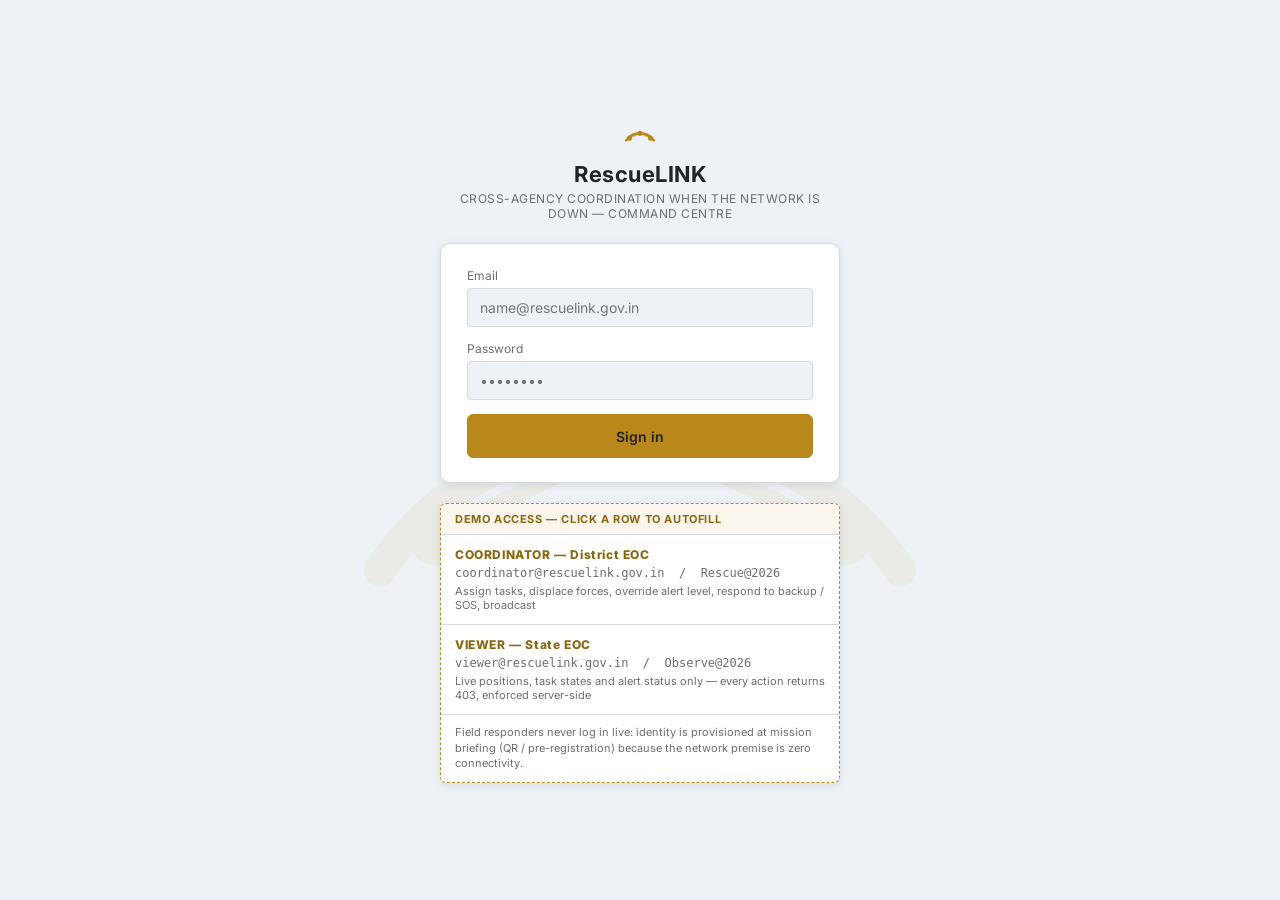
==== index.html @ 00849950 "Make the repository deployable as a GitHub Pages site - login.html becomes index.html so the site ha" ====
<!DOCTYPE html>
<html lang="en">
<head>
<meta charset="UTF-8">
<meta name="viewport" content="width=device-width, initial-scale=1.0">
<title>RescueLINK — Sign In</title>
<link rel="preconnect" href="https://fonts.googleapis.com">
<link rel="preconnect" href="https://fonts.gstatic.com" crossorigin>
<link href="https://fonts.googleapis.com/css2?family=Inter:wght@400;500;600;700;800&family=JetBrains+Mono:wght@400;500&display=swap" rel="stylesheet">
<link rel="stylesheet" href="css/theme.css">
<style>
  body {
    display: flex;
    align-items: center;
    justify-content: center;
    min-height: 100vh;
    position: relative;
    overflow: hidden;
  }
  .watermark {
    position: absolute;
    top: 50%; left: 50%;
    transform: translate(-50%, -50%);
    width: 640px;
    opacity: 0.06;
    pointer-events: none;
  }
  .login-wrap {
    position: relative;
    z-index: 2;
    width: 400px;
    max-width: calc(100vw - 32px);
  }
  .login-brand {
    text-align: center;
    margin-bottom: 22px;
  }
  .login-brand .crest {
    width: 56px; height: 56px; border-radius: 50%;
    background: linear-gradient(180deg, var(--gold-400), var(--gold-500));
    color: var(--text);
    display: flex; align-items: center; justify-content: center;
    font-weight: 800; font-size: 22px;
    margin: 0 auto 10px;
  }
  .login-brand h1 { font-size: 22px; margin: 0; letter-spacing: 0.5px; }
  .login-brand p { font-size: 12px; color: var(--text-dim); margin: 4px 0 0; letter-spacing: 0.5px; }

  .login-card {
    padding: 24px 26px;
  }
  .error-line {
    display: none;
    color: var(--p0);
    font-size: 12px;
    margin: -6px 0 14px;
    padding: 8px 10px;
    background: rgba(196,41,31,0.08);
    border: 1px solid var(--p0);
    border-radius: var(--radius-sm);
  }
  .error-line.show { display: block; }

  .demo-box {
    margin-top: 20px;
    border: 1px dashed var(--gold-500);
    border-radius: var(--radius-md);
    overflow: hidden;
  }
  .demo-box .demo-title {
    background: rgba(184,137,26,0.08);
    padding: 8px 14px;
    font-size: 11px;
    font-weight: 700;
    text-transform: uppercase;
    letter-spacing: 0.6px;
    color: var(--gold-700);
  }
  .demo-row {
    padding: 12px 14px;
    border-top: 1px solid var(--border-color);
    cursor: pointer;
    transition: background var(--transition-fast);
  }
  .demo-row:hover { background: var(--navy-700); }
  .demo-row .demo-role {
    font-size: 12px; font-weight: 800; letter-spacing: 0.6px;
    color: var(--gold-700); margin-bottom: 4px;
  }
  .demo-row .demo-creds {
    font-size: 12px; color: var(--text-dim); font-family: monospace;
  }
  .demo-row .demo-desc {
    font-size: 11px; color: var(--text-dim); margin-top: 4px;
  }
  .demo-foot {
    padding: 10px 14px;
    border-top: 1px solid var(--border-color);
    font-size: 11px; color: var(--text-dim); line-height: 1.4;
  }
  .login-brand .crest { background: none; color: var(--gold-500); width: auto; height: auto; }
</style>
</head>
<body>

  <svg class="watermark" viewBox="0 0 32 32" fill="none" xmlns="http://www.w3.org/2000/svg"><path d="M3 22c6-9 20-9 26 0" stroke="#B8891A" stroke-width="1.6" stroke-linecap="round"/><circle cx="6" cy="20" r="1.8" fill="#B8891A"/><circle cx="16" cy="15.4" r="1.8" fill="#B8891A"/><circle cx="26" cy="20" r="1.8" fill="#B8891A"/><path d="M6 20l10-4.6L26 20" stroke="#B8891A" stroke-width=".8"/></svg>

  <div class="login-wrap">
    <div class="login-brand">
      <div class="crest"><svg viewBox="0 0 32 32" width="34" height="34" aria-hidden="true"><path d="M3 22c6-9 20-9 26 0" fill="none" stroke="currentColor" stroke-width="2.4" stroke-linecap="round"/><circle cx="6" cy="20" r="2.4" fill="currentColor"/><circle cx="16" cy="15.4" r="2.4" fill="currentColor"/><circle cx="26" cy="20" r="2.4" fill="currentColor"/><path d="M6 20l10-4.6L26 20" fill="none" stroke="currentColor" stroke-width="1.2" opacity=".6"/></svg></div>
      <h1>RescueLINK</h1>
      <p>CROSS-AGENCY COORDINATION WHEN THE NETWORK IS DOWN — COMMAND CENTRE</p>
    </div>

    <div class="panel login-card">
      <form id="login-form" autocomplete="off">
        <div class="error-line" id="error-line">Invalid email or password.</div>
        <label for="email">Email</label>
        <input type="email" id="email" placeholder="name@rescuelink.gov.in" required>
        <label for="password">Password</label>
        <input type="password" id="password" placeholder="••••••••" required>
        <button type="submit" class="btn-primary btn-block">Sign in</button>
      </form>
    </div>

    <div class="panel demo-box">
      <div class="demo-title">Demo Access — click a row to autofill</div>
      <div class="demo-row" data-email="coordinator@rescuelink.gov.in" data-password="Rescue@2026">
        <div class="demo-role">COORDINATOR — District EOC</div>
        <div class="demo-creds">coordinator@rescuelink.gov.in&nbsp;&nbsp;/&nbsp;&nbsp;Rescue@2026</div>
        <div class="demo-desc">Assign tasks, displace forces, override alert level, respond to backup / SOS, broadcast</div>
      </div>
      <div class="demo-row" data-email="viewer@rescuelink.gov.in" data-password="Observe@2026">
        <div class="demo-role">VIEWER — State EOC</div>
        <div class="demo-creds">viewer@rescuelink.gov.in&nbsp;&nbsp;/&nbsp;&nbsp;Observe@2026</div>
        <div class="demo-desc">Live positions, task states and alert status only — every action returns 403, enforced server-side</div>
      </div>
      <div class="demo-foot">Field responders never log in live: identity is provisioned at mission briefing (QR / pre-registration) because the network premise is zero connectivity.</div>
    </div>
  </div>

  <script src="js/auth.js"></script>
  <script>
    document.querySelectorAll(".demo-row").forEach(row => {
      row.addEventListener("click", () => {
        document.getElementById("email").value = row.dataset.email;
        document.getElementById("password").value = row.dataset.password;
        document.getElementById("error-line").classList.remove("show");
      });
    });

    document.getElementById("login-form").addEventListener("submit", (e) => {
      e.preventDefault();
      const email = document.getElementById("email").value;
      const password = document.getElementById("password").value;
      const result = RLAuth.login(email, password);
      const errLine = document.getElementById("error-line");
      if (!result.ok) {
        errLine.textContent = result.error;
        errLine.classList.add("show");
        return;
      }
      window.location.href = result.role === "control" ? "control.html" : "view.html";
    });

    // If already logged in, skip straight to the right dashboard.
    (function () {
      const role = RLAuth.getRole();
      if (role) window.location.href = role === "control" ? "control.html" : "view.html";
    })();
  </script>
</body>
</html>
---- css/theme.css ----
/* ============================================================
   RescueLINK — Design System
   Indian government operations console: white + gold, with
   colour reserved for status (severity, alerts) and agency
   identity rather than page chrome. Agency hues were validated
   for colour-vision deficiency on the white surface; map markers
   also carry the agency initial so identity never rests on colour.
   ============================================================ */

:root {
  --navy-900:#EEF1F5;   /* page background — light gray */
  --navy-800:#FFFFFF;   /* panel / card background — white */
  --navy-700:#F5F6F8;   /* raised surface — inputs, buttons, chip fills */
  --navy-600:#D6DBE1;   /* borders, dividers, scrollbar thumb */
  --gold-500:#B8891A;
  --gold-400:#CE9F2E;
  --gold-100:#FBF0D2;   /* pale gold wash — used only over dark overlays */
  --gold-700:#8A6710;   /* deep gold — text/headings on light surfaces */
  --text:#20242B;
  --text-dim:#6A6E76;
  --p0:#C4291F;
  --p1:#B96400;
  --p2:#9A7A00;
  --p3:#1F7A5C;
  --emergency:#C1121F;
  --blue-accent:#5E8FBF;   /* the one permitted "minimal light blue" */
  --blue-accent-dark:#2E5C82;
  --overlay-dark: 20,22,26; /* neutral dark rgb triplet for on-image chips/scrims — no blue cast */

  /* Agency identity (NDRF orange, SDRF blue, police khaki, fire crimson, volunteers violet) */
  --ag-ndrf:#d9581f;
  --ag-sdrf:#2a6fd6;
  --ag-pol:#8a6d10;
  --ag-fire:#c93d7a;
  --ag-vol:#5b4bd6;
  --link:#1F7A5C;          /* live Wi-Fi Aware link — same green as "good" status */
  --water:#6fa3c2;
  --font-mono:'JetBrains Mono', ui-monospace, Menlo, Consolas, monospace;

  --accent: var(--gold-500);
  --accent-hover: var(--gold-400);
  --bg-page: var(--navy-900);
  --bg-panel: var(--navy-800);
  --bg-raised: var(--navy-700);
  --border-color: var(--navy-600);

  --radius-sm: 4px;
  --radius-md: 6px;
  --radius-lg: 10px;
  --shadow-soft: 0 2px 8px rgba(16,24,40,.10);
  --transition-fast: 150ms ease;
  --transition-mode: 400ms ease;
}

* { box-sizing: border-box; }

html, body {
  margin: 0;
  padding: 0;
  height: 100%;
  background: var(--bg-page);
  color: var(--text);
  font-family: 'Inter', system-ui, -apple-system, 'Segoe UI', Roboto, sans-serif;
  transition: background var(--transition-mode), color var(--transition-mode);
}

body.emergency-active {
  background: #F3E9E9;   /* faint red cast on the page ground; panels stay white and legible */
}
body.emergency-active .app-header { border-bottom-color: var(--emergency); }
.mono { font-family: var(--font-mono); font-size: 12px; }

.tabular {
  font-variant-numeric: tabular-nums;
  font-feature-settings: "tnum" 1;
}

a { color: var(--gold-700); }
button:focus-visible, select:focus-visible, textarea:focus-visible, input:focus-visible, [tabindex]:focus-visible { outline: 2px solid var(--gold-500); outline-offset: 2px; }

/* ---------- Header ---------- */
.app-header {
  display: flex;
  align-items: center;
  justify-content: space-between;
  padding: 0 20px;
  height: 60px;
  background: var(--bg-panel);
  border-bottom: 3px solid var(--gold-500);
  position: relative;
  z-index: 500;
  transition: border-color var(--transition-mode);
}

body.emergency-active .app-header {
  border-bottom-color: var(--emergency);
}

.app-header .wordmark {
  display: flex;
  align-items: center;
  gap: 10px;
  font-weight: 700;
  font-size: 20px;
  letter-spacing: 0.5px;
  color: var(--text);
}

.app-header .wordmark .crest-svg {
  width: 32px;
  height: 32px;
  color: var(--gold-500);
  flex: none;
}

/* Centre slot: elapsed-time clock + command-link badge (filled by page scripts) */
.header-center { display: flex; align-items: center; gap: 22px; margin-left: auto; margin-right: 22px; }
.clocks { display: flex; gap: 18px; }
.clock { display: flex; flex-direction: column; align-items: flex-end; }
.clock .v { font-size: 22px; font-weight: 800; line-height: 1; letter-spacing: .01em; }
.clock .l { font-size: 10px; color: var(--text-dim); letter-spacing: .08em; text-transform: uppercase; margin-top: 2px; }
.clock.gold .v { color: var(--gold-700); }
.clock.gold.red .v { color: var(--p0); }
.uplink { display: flex; align-items: center; gap: 8px; padding: 6px 10px; border: 1px solid var(--border-color); border-radius: var(--radius-md); background: var(--navy-700); font-size: 12px; white-space: nowrap; }
.uplink .dot { width: 8px; height: 8px; border-radius: 50%; background: var(--p3); box-shadow: 0 0 0 3px rgba(31,122,92,.15); }
.uplink.sat .dot { background: var(--p1); box-shadow: 0 0 0 3px rgba(185,100,0,.15); }
.uplink b { font-weight: 700; }

.app-header .wordmark small {
  display: block;
  color: var(--text-dim);
  font-weight: 400;
  font-size: 10px;
  letter-spacing: 1px;
}

.header-right {
  display: flex;
  align-items: center;
  gap: 14px;
}

.role-badge {
  padding: 6px 14px;
  border-radius: 20px;
  font-size: 11px;
  font-weight: 700;
  letter-spacing: 0.8px;
  text-transform: uppercase;
  border: 1px solid var(--gold-500);
  color: var(--gold-700);
  background: rgba(184,137,26,0.10);
}

.role-badge.observer {
  border-color: var(--blue-accent);
  color: var(--blue-accent-dark);
  background: rgba(94,143,191,0.10);
}

/* ---------- Buttons ---------- */
button, .btn {
  font-family: inherit;
  cursor: pointer;
  border-radius: var(--radius-md);
  min-height: 44px;
  padding: 0 18px;
  font-size: 14px;
  font-weight: 600;
  transition: background var(--transition-fast), border-color var(--transition-fast), color var(--transition-fast), transform var(--transition-fast);
  border: 1px solid transparent;
}

.btn-primary {
  background: var(--gold-500);
  color: var(--text);
  border-color: var(--gold-500);
}
.btn-primary:hover { background: var(--gold-400); border-color: var(--gold-400); }
.btn-primary:active { transform: scale(0.98); }
.btn-primary:disabled { opacity: 0.5; cursor: not-allowed; }

.btn-secondary {
  background: var(--navy-700);
  color: var(--text);
  border-color: var(--gold-500);
}
.btn-secondary:hover { background: var(--navy-600); }

.btn-danger {
  background: transparent;
  color: var(--p0);
  border-color: var(--p0);
}
.btn-danger:hover { background: rgba(196,41,31,0.08); }

.btn-ghost {
  background: transparent;
  color: var(--text-dim);
  border-color: var(--border-color);
}
.btn-ghost:hover { color: var(--text); border-color: var(--text-dim); }

.btn-sm {
  min-height: 32px;
  padding: 0 12px;
  font-size: 12px;
}

.btn-xs {
  min-height: 26px;
  padding: 0 9px;
  font-size: 11px;
}

.btn-block { width: 100%; }

/* A control the current role may not use. Stays clickable on purpose:
   the click returns a 403 toast, showing that authority is server-side. */
button.locked { opacity: .55; border-style: dashed; }
button.active { background: rgba(184,137,26,0.14); border-color: var(--gold-500); color: var(--gold-700); }
button:disabled { opacity: .45; cursor: not-allowed; }

/* ---------- Cards / Panels ---------- */
.panel {
  background: var(--bg-panel);
  border: 1px solid var(--border-color);
  border-radius: var(--radius-lg);
  box-shadow: var(--shadow-soft);
}

.panel-title {
  font-size: 12px;
  font-weight: 700;
  text-transform: uppercase;
  letter-spacing: 0.8px;
  color: var(--gold-700);
  padding: 12px 16px;
  border-bottom: 1px solid var(--border-color);
  display: flex;
  align-items: center;
  justify-content: space-between;
}

/* ---------- Severity chips ---------- */
.chip {
  display: inline-flex;
  align-items: center;
  gap: 5px;
  padding: 2px 9px;
  border-radius: 12px;
  font-size: 11px;
  font-weight: 700;
  letter-spacing: 0.4px;
}

.chip-p0 { background: rgba(196,41,31,0.10); color: var(--p0); border: 1px solid var(--p0); }
.chip-p1 { background: rgba(185,100,0,0.10); color: var(--p1); border: 1px solid var(--p1); }
.chip-p2 { background: rgba(154,122,0,0.12); color: var(--p2); border: 1px solid var(--p2); }
.chip-p3 { background: rgba(31,122,92,0.10); color: var(--p3); border: 1px solid var(--p3); }
.chip-aged { background: rgba(91,100,114,0.08); color: var(--text-dim); border: 1px dashed var(--text-dim); }
.chip-mismatch { background: rgba(196,41,31,0.12); color: var(--p0); border: 1px solid var(--p0); }
.chip-ok { background: rgba(31,122,92,0.10); color: var(--p3); border: 1px solid var(--p3); }
.chip-gold { background: rgba(184,137,26,0.10); color: var(--gold-700); border: 1px solid var(--gold-500); }

/* ---------- Status chips (reports) ---------- */
.status-chip {
  display: inline-block;
  padding: 3px 10px;
  border-radius: 12px;
  font-size: 11px;
  font-weight: 600;
  background: var(--navy-700);
  border: 1px solid var(--border-color);
  color: var(--text-dim);
}
.status-chip.reported { color: var(--p2); border-color: var(--p2); }
.status-chip.triaged { color: var(--p1); border-color: var(--p1); }
.status-chip.assigned { color: var(--blue-accent-dark); border-color: var(--blue-accent); }
.status-chip.in-progress { color: var(--blue-accent-dark); border-color: var(--blue-accent); }
.status-chip.pending-verification { color: var(--gold-700); border-color: var(--gold-500); }
.status-chip.closed { color: var(--p3); border-color: var(--p3); }
.status-chip.reopened { color: var(--p0); border-color: var(--p0); background: rgba(196,41,31,0.10); }

/* ---------- Toast ---------- */
#toast-stack {
  position: fixed;
  bottom: 24px;
  right: 24px;
  display: flex;
  flex-direction: column;
  gap: 10px;
  z-index: 3000;
}

.toast {
  min-width: 260px;
  max-width: 380px;
  background: var(--bg-raised);
  border: 1px solid var(--gold-500);
  border-left: 4px solid var(--gold-500);
  border-radius: var(--radius-md);
  padding: 12px 16px;
  box-shadow: var(--shadow-soft);
  font-size: 13px;
  animation: toast-in 200ms ease;
}
.toast.warn { border-left-color: var(--p1); }
.toast.error { border-left-color: var(--p0); }
.toast.success { border-left-color: var(--p3); }
.toast strong { display:block; margin-bottom: 2px; color: var(--gold-700); }

@keyframes toast-in {
  from { opacity: 0; transform: translateY(10px); }
  to { opacity: 1; transform: translateY(0); }
}
.toast.hide { animation: toast-out 200ms ease forwards; }
@keyframes toast-out { to { opacity: 0; transform: translateX(20px); } }

/* ---------- Modal ---------- */
.modal-backdrop {
  position: fixed;
  inset: 0;
  background: rgba(var(--overlay-dark),0.55);
  display: flex;
  align-items: center;
  justify-content: center;
  z-index: 4000;
  animation: fade-in 150ms ease;
}
@keyframes fade-in { from { opacity: 0; } to { opacity: 1; } }

.modal {
  background: var(--bg-panel);
  border: 1px solid var(--gold-500);
  border-radius: var(--radius-lg);
  width: 420px;
  max-width: calc(100vw - 40px);
  max-height: calc(100vh - 60px);
  overflow-y: auto;
  box-shadow: 0 8px 30px rgba(16,24,40,.22);
}
.modal-header {
  padding: 16px 20px;
  border-bottom: 1px solid var(--border-color);
  font-weight: 700;
  color: var(--gold-700);
  display: flex;
  justify-content: space-between;
  align-items: center;
}
.modal-body { padding: 16px 20px; }
.modal-footer {
  padding: 14px 20px;
  border-top: 1px solid var(--border-color);
  display: flex;
  justify-content: flex-end;
  gap: 10px;
}
.modal-close {
  background: none;
  border: none;
  color: var(--text-dim);
  font-size: 18px;
  min-height: auto;
  padding: 4px 8px;
}

/* ---------- Form controls ---------- */
label { font-size: 12px; color: var(--text-dim); display: block; margin-bottom: 5px; }
input, select, textarea {
  width: 100%;
  background: var(--navy-900);
  border: 1px solid var(--border-color);
  border-radius: var(--radius-sm);
  color: var(--text);
  padding: 10px 12px;
  font-size: 14px;
  font-family: inherit;
  margin-bottom: 14px;
}
input:focus, select:focus, textarea:focus {
  outline: none;
  border-color: var(--gold-500);
}
input[type="range"] { padding: 0; margin-bottom: 6px; }

/* Compact controls for dense dashboard panels */
.sm-input, select.sm-input, textarea.sm-input {
  padding: 6px 8px;
  font-size: 12.5px;
  margin-bottom: 0;
  width: 100%;
}
select.sm-input { width: auto; flex: 1; min-width: 0; }
textarea.sm-input { resize: vertical; min-height: 58px; line-height: 1.4; }
.inline-form { display: flex; gap: 6px; align-items: center; flex-wrap: wrap; margin-top: 8px; }

/* ---------- Scrollbars ---------- */
::-webkit-scrollbar { width: 8px; height: 8px; }
::-webkit-scrollbar-track { background: var(--navy-900); }
::-webkit-scrollbar-thumb { background: var(--navy-600); border-radius: 4px; }

/* ---------- Emergency banner ---------- */
#emergency-banner {
  display: none;
  width: 100%;
  background: var(--emergency);
  color: #fff;
  padding: 7px 20px;
  font-weight: 600;
  font-size: 13px;
  align-items: center;
  gap: 14px;
}
#emergency-banner.show { display: flex; }
#emergency-banner .eb-tag {
  font-weight: 800; letter-spacing: .14em; text-transform: uppercase; font-size: 11px;
  padding: 2px 8px; border: 1px solid rgba(255,255,255,.55); border-radius: 4px;
}
@keyframes pulse-banner {
  0%, 100% { background: var(--emergency); }
  50% { background: #8a0d17; }
}

/* ---------- Utility ---------- */
.text-dim { color: var(--text-dim); }
.mb-0 { margin-bottom: 0; }
.hidden { display: none !important; }
.flex { display: flex; }
.flex-col { display: flex; flex-direction: column; }
.gap-8 { gap: 8px; }
.gap-12 { gap: 12px; }
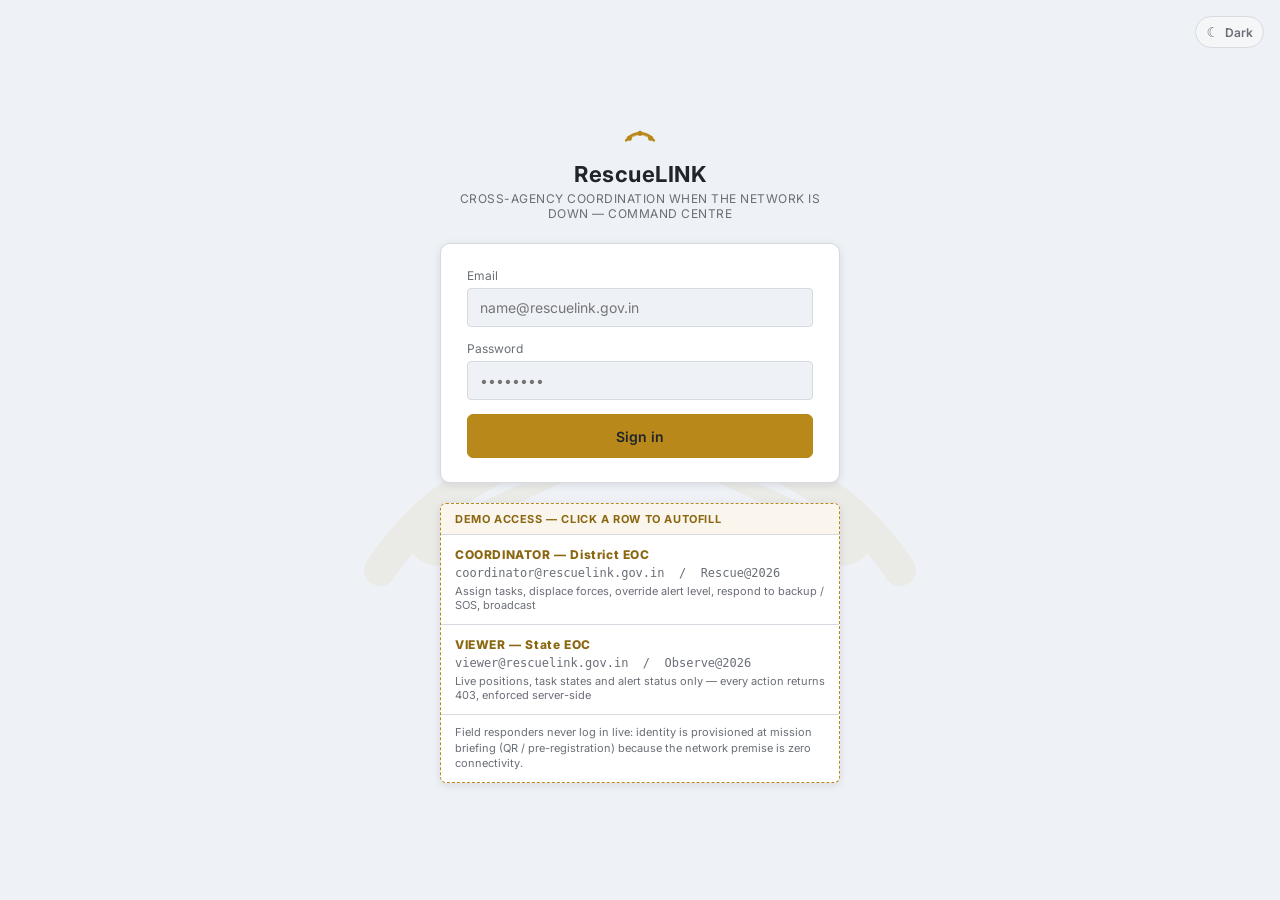
==== commit 67ddec00: "Add a light/dark theme toggle - Dark palette as token overrides on html[data-theme="dark"]; agency  " ====
--- a/index.html
+++ b/index.html
@@ -3,6 +3,7 @@
 <head>
 <meta charset="UTF-8">
 <meta name="viewport" content="width=device-width, initial-scale=1.0">
+<script>(function(){var t=null;try{t=localStorage.getItem("rl_theme");}catch(e){}if(t!=="dark"&&t!=="light"){t=window.matchMedia&&matchMedia("(prefers-color-scheme: dark)").matches?"dark":"light";}document.documentElement.setAttribute("data-theme",t);})();</script>
 <title>RescueLINK — Sign In</title>
 <link rel="preconnect" href="https://fonts.googleapis.com">
 <link rel="preconnect" href="https://fonts.gstatic.com" crossorigin>
@@ -99,12 +100,14 @@
     font-size: 11px; color: var(--text-dim); line-height: 1.4;
   }
   .login-brand .crest { background: none; color: var(--gold-500); width: auto; height: auto; }
+  .corner-toggle { position: absolute; top: 16px; right: 16px; z-index: 3; }
 </style>
 </head>
 <body>
 
   <svg class="watermark" viewBox="0 0 32 32" fill="none" xmlns="http://www.w3.org/2000/svg"><path d="M3 22c6-9 20-9 26 0" stroke="#B8891A" stroke-width="1.6" stroke-linecap="round"/><circle cx="6" cy="20" r="1.8" fill="#B8891A"/><circle cx="16" cy="15.4" r="1.8" fill="#B8891A"/><circle cx="26" cy="20" r="1.8" fill="#B8891A"/><path d="M6 20l10-4.6L26 20" stroke="#B8891A" stroke-width=".8"/></svg>
 
+  <div class="corner-toggle" id="corner-toggle"></div>
   <div class="login-wrap">
     <div class="login-brand">
       <div class="crest"><svg viewBox="0 0 32 32" width="34" height="34" aria-hidden="true"><path d="M3 22c6-9 20-9 26 0" fill="none" stroke="currentColor" stroke-width="2.4" stroke-linecap="round"/><circle cx="6" cy="20" r="2.4" fill="currentColor"/><circle cx="16" cy="15.4" r="2.4" fill="currentColor"/><circle cx="26" cy="20" r="2.4" fill="currentColor"/><path d="M6 20l10-4.6L26 20" fill="none" stroke="currentColor" stroke-width="1.2" opacity=".6"/></svg></div>
@@ -141,6 +144,9 @@
 
   <script src="js/auth.js"></script>
   <script>
+    document.getElementById("corner-toggle").innerHTML = RLAuth.themeToggleHTML("theme-toggle");
+    RLAuth.bindThemeToggle(document.getElementById("theme-toggle"));
+
     document.querySelectorAll(".demo-row").forEach(row => {
       row.addEventListener("click", () => {
         document.getElementById("email").value = row.dataset.email;
--- a/css/theme.css
+++ b/css/theme.css
@@ -52,6 +52,52 @@
   --transition-mode: 400ms ease;
 }
 
+/* ---------- Dark theme ----------
+   Stamped on <html> as data-theme="dark" by the inline script in each page
+   (user choice in localStorage, else the OS preference). The token names
+   keep their light-theme meaning: --navy-900 is still "page ground". */
+:root[data-theme="dark"] {
+  color-scheme: dark;
+  --navy-900:#0f1417;
+  --navy-800:#171d22;
+  --navy-700:#1f272d;
+  --navy-600:#2f3a42;
+  --gold-500:#C9A030;
+  --gold-400:#D9B24A;
+  --gold-700:#E2B54D;
+  --text:#E6ECEF;
+  --text-dim:#98A6AE;
+  --p0:#F26B63;
+  --p1:#F0A24A;
+  --p2:#D9C24A;
+  --p3:#4FC48F;
+  --emergency:#B5121F;
+  --blue-accent:#6FA3D6;
+  --blue-accent-dark:#8DB6E0;
+  --overlay-dark: 0,0,0;
+  --ag-ndrf:#dd6528;
+  --ag-sdrf:#4a90e2;
+  --ag-pol:#ad8a28;
+  --ag-fire:#d55181;
+  --ag-vol:#9085e9;
+  --link:#3fb950;
+  --shadow-soft: 0 2px 10px rgba(0,0,0,.45);
+}
+:root[data-theme="dark"] body.emergency-active { background: #1a1113; }
+:root[data-theme="dark"] .chip-aged { color: var(--text-dim); border-color: var(--navy-600); }
+:root[data-theme="dark"] .role-badge { background: rgba(226,181,77,.12); }
+:root[data-theme="dark"] .role-badge.observer { background: rgba(141,182,224,.12); }
+
+/* Theme toggle (header + sign-in page) */
+.theme-toggle {
+  display: inline-flex; align-items: center; gap: 6px;
+  min-height: 32px; padding: 0 10px;
+  background: var(--navy-700); border: 1px solid var(--border-color); border-radius: 20px;
+  color: var(--text-dim); font-size: 12px; font-weight: 600; cursor: pointer;
+}
+.theme-toggle:hover { color: var(--text); border-color: var(--text-dim); }
+.theme-toggle .ic { font-size: 14px; line-height: 1; }
+
 * { box-sizing: border-box; }
 
 html, body {
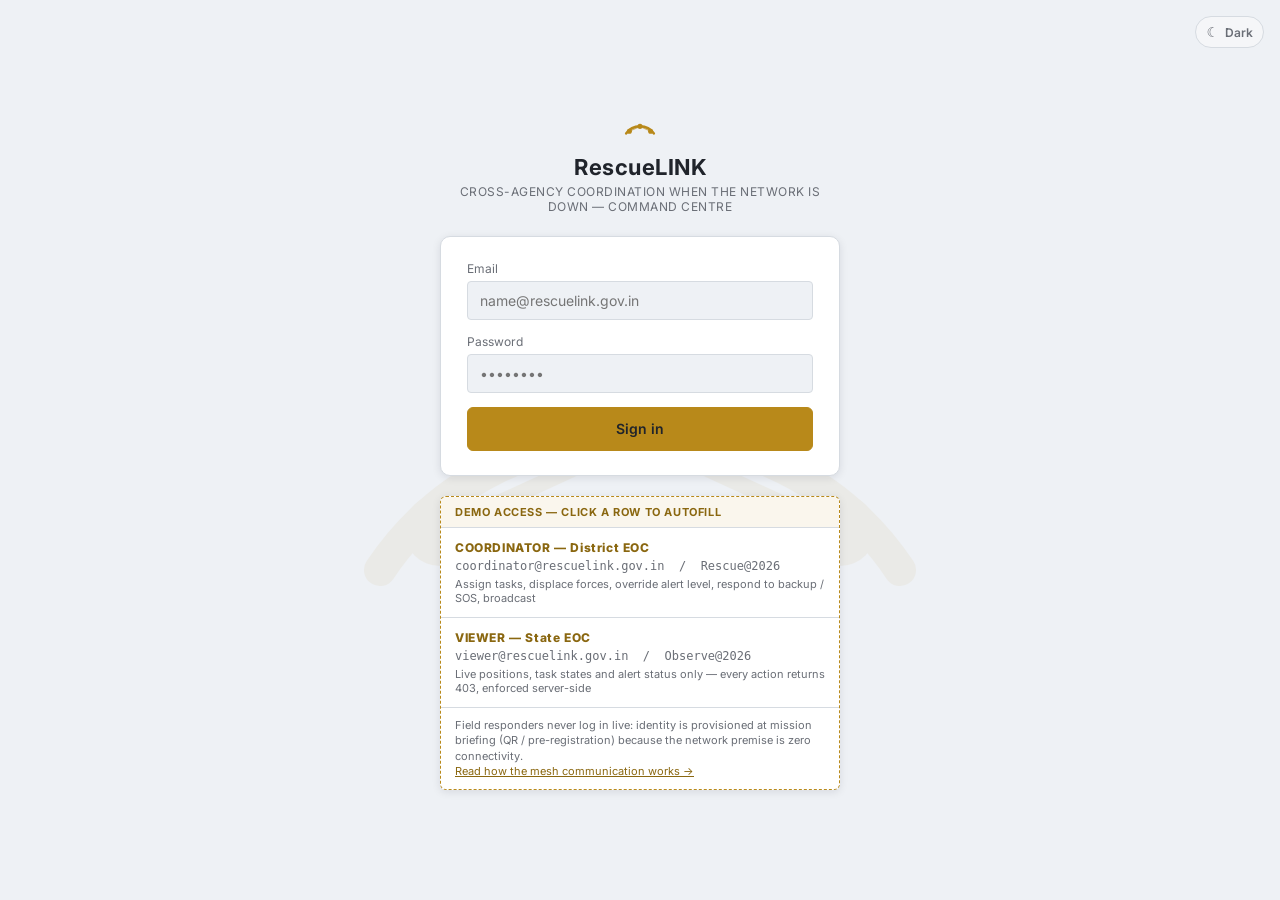
==== commit 9d16846b: "Add the mesh communication reference site Standalone long-form page at /mesh/: the four transport ti" ====
--- a/index.html
+++ b/index.html
@@ -138,7 +138,7 @@
         <div class="demo-creds">viewer@rescuelink.gov.in&nbsp;&nbsp;/&nbsp;&nbsp;Observe@2026</div>
         <div class="demo-desc">Live positions, task states and alert status only — every action returns 403, enforced server-side</div>
       </div>
-      <div class="demo-foot">Field responders never log in live: identity is provisioned at mission briefing (QR / pre-registration) because the network premise is zero connectivity.</div>
+      <div class="demo-foot">Field responders never log in live: identity is provisioned at mission briefing (QR / pre-registration) because the network premise is zero connectivity.<br><a href="mesh/">Read how the mesh communication works →</a></div>
     </div>
   </div>
 
--- a/css/theme.css
+++ b/css/theme.css
@@ -83,7 +83,6 @@
   --link:#3fb950;
   --shadow-soft: 0 2px 10px rgba(0,0,0,.45);
 }
-:root[data-theme="dark"] body.emergency-active { background: #1a1113; }
 :root[data-theme="dark"] .chip-aged { color: var(--text-dim); border-color: var(--navy-600); }
 :root[data-theme="dark"] .role-badge { background: rgba(226,181,77,.12); }
 :root[data-theme="dark"] .role-badge.observer { background: rgba(141,182,224,.12); }
@@ -110,10 +109,51 @@
   transition: background var(--transition-mode), color var(--transition-mode);
 }
 
+/* ---------- Emergency state ----------
+   Flipped by the alert engine (body.emergency-active). The whole console
+   takes a red cast so nobody can mistake which mode they are in: a hazard
+   stripe texture on the ground, a slow red pulse at the viewport edges,
+   red header wash, red nav accent and panel borders. Panels stay legible. */
 body.emergency-active {
-  background: #F3E9E9;   /* faint red cast on the page ground; panels stay white and legible */
-}
-body.emergency-active .app-header { border-bottom-color: var(--emergency); }
+  background-color: #F1E1E1;
+  background-image: repeating-linear-gradient(135deg, rgba(193,18,31,.07) 0 14px, transparent 14px 28px);
+}
+body.emergency-active::before {
+  content: "";
+  position: fixed; inset: 0;
+  pointer-events: none;
+  z-index: 2000;               /* above map controls, below toasts (3000) and modals (4000) */
+  box-shadow: inset 0 0 90px rgba(193,18,31,.28);
+  animation: em-pulse 2.8s ease-in-out infinite;
+}
+@keyframes em-pulse { 50% { box-shadow: inset 0 0 140px rgba(193,18,31,.45); } }
+body.emergency-active .app-header {
+  border-bottom-color: var(--emergency);
+  background: linear-gradient(90deg, rgba(193,18,31,.12), rgba(193,18,31,0) 45%), var(--bg-panel);
+}
+body.emergency-active .main-nav { border-bottom-color: rgba(193,18,31,.35); }
+body.emergency-active .main-nav a.active { color: var(--emergency); border-bottom-color: var(--emergency); }
+body.emergency-active .left-rail, body.emergency-active .right-panel, body.emergency-active .page-content { background: rgba(193,18,31,.04); }
+body.emergency-active .panel { border-color: rgba(193,18,31,.35); }
+body.emergency-active .panel-title { border-bottom-color: rgba(193,18,31,.25); }
+body.emergency-active .map-shell { background: rgba(193,18,31,.04); }
+body.emergency-active .map-status { border-bottom-color: rgba(193,18,31,.35); }
+body.emergency-active .map-legend { border-top-color: rgba(193,18,31,.35); }
+body.emergency-active #emergency-banner {
+  background-image: repeating-linear-gradient(135deg, rgba(0,0,0,.14) 0 12px, transparent 12px 24px);
+}
+body.emergency-active #emergency-banner .eb-tag { animation: em-tag 1.4s ease-in-out infinite; }
+@keyframes em-tag { 50% { background: rgba(255,255,255,.22); } }
+:root[data-theme="dark"] body.emergency-active {
+  background-color: #1b0f11;
+  background-image: repeating-linear-gradient(135deg, rgba(242,107,99,.06) 0 14px, transparent 14px 28px);
+}
+:root[data-theme="dark"] body.emergency-active::before { box-shadow: inset 0 0 100px rgba(193,18,31,.45); }
+:root[data-theme="dark"] body.emergency-active .left-rail, :root[data-theme="dark"] body.emergency-active .right-panel, :root[data-theme="dark"] body.emergency-active .page-content { background: rgba(193,18,31,.06); }
+:root[data-theme="dark"] body.emergency-active .panel { border-color: rgba(242,107,99,.35); }
+@media (prefers-reduced-motion: reduce) {
+  body.emergency-active::before, body.emergency-active #emergency-banner .eb-tag { animation: none; }
+}
 .mono { font-family: var(--font-mono); font-size: 12px; }
 
 .tabular {
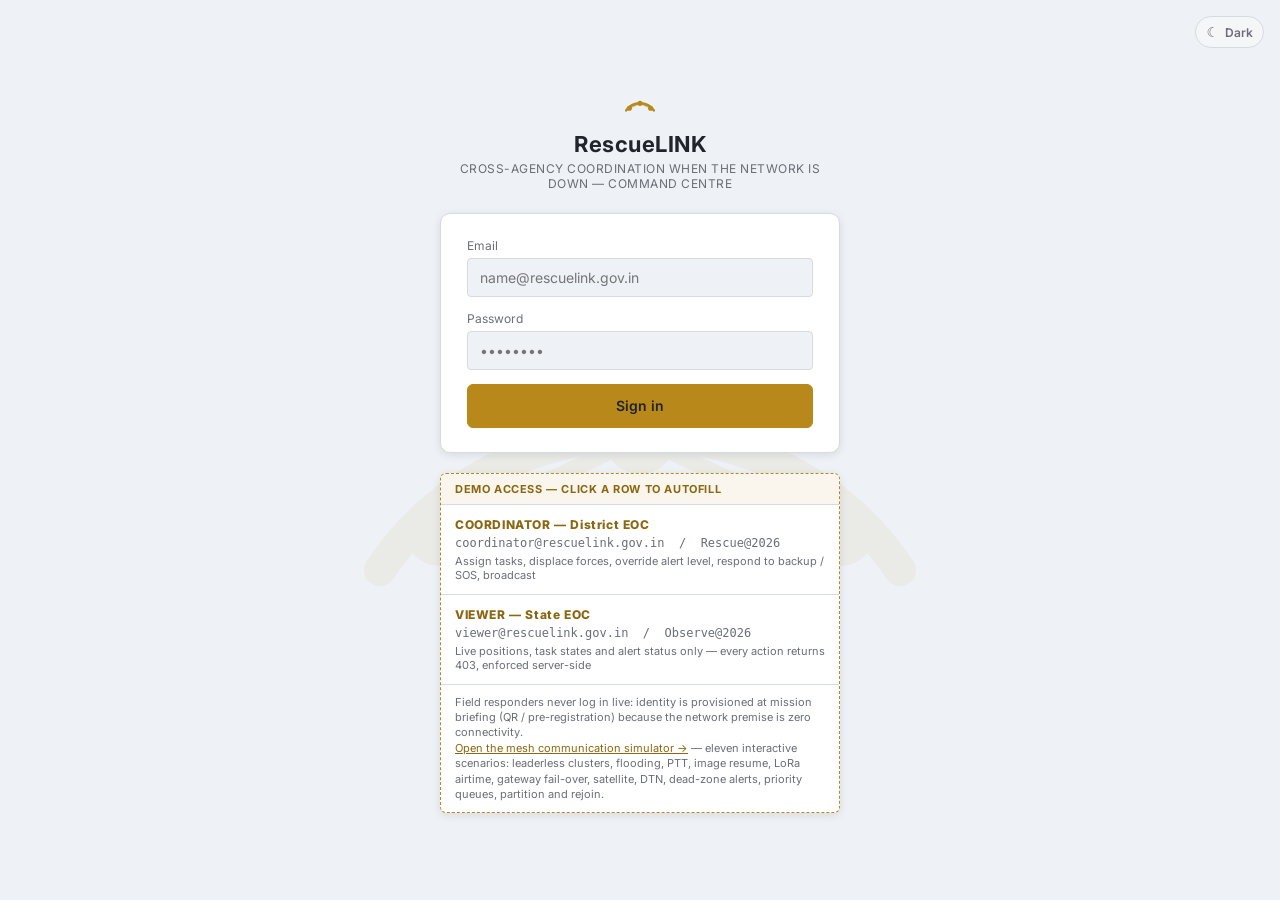
==== commit fe50576e: "Replace the mesh reference page with an interactive simulator /mesh/ is now a discrete-event simulat" ====
--- a/index.html
+++ b/index.html
@@ -138,7 +138,7 @@
         <div class="demo-creds">viewer@rescuelink.gov.in&nbsp;&nbsp;/&nbsp;&nbsp;Observe@2026</div>
         <div class="demo-desc">Live positions, task states and alert status only — every action returns 403, enforced server-side</div>
       </div>
-      <div class="demo-foot">Field responders never log in live: identity is provisioned at mission briefing (QR / pre-registration) because the network premise is zero connectivity.<br><a href="mesh/">Read how the mesh communication works →</a></div>
+      <div class="demo-foot">Field responders never log in live: identity is provisioned at mission briefing (QR / pre-registration) because the network premise is zero connectivity.<br><a href="mesh/">Open the mesh communication simulator →</a> — eleven interactive scenarios: leaderless clusters, flooding, PTT, image resume, LoRa airtime, gateway fail-over, satellite, DTN, dead-zone alerts, priority queues, partition and rejoin.</div>
     </div>
   </div>
 
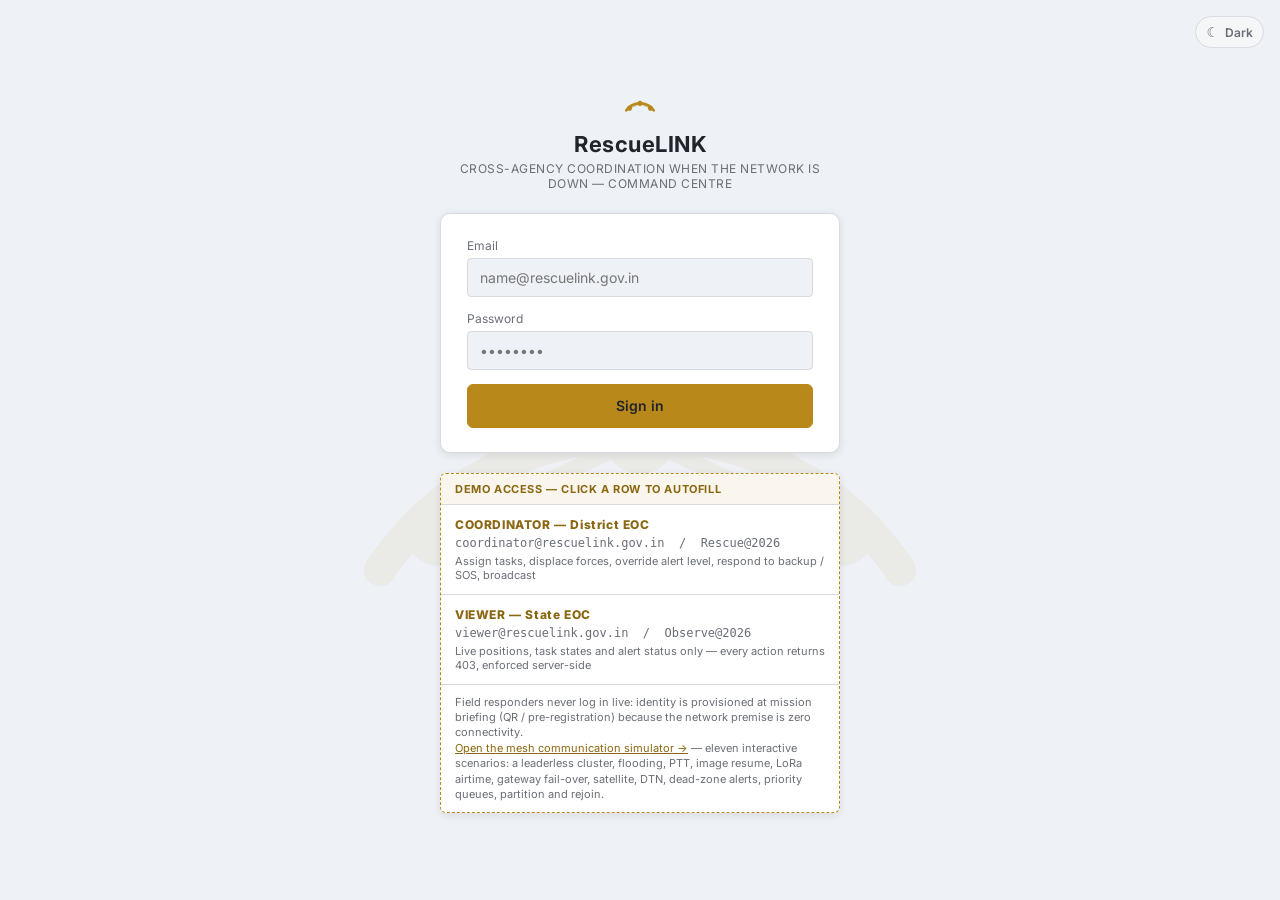
==== commit 6607d689: "Simulator: drop the Wi-Fi Direct comparison; scenario 1 is now purely the leaderless Wi-Fi Aware clu" ====
--- a/index.html
+++ b/index.html
@@ -138,7 +138,7 @@
         <div class="demo-creds">viewer@rescuelink.gov.in&nbsp;&nbsp;/&nbsp;&nbsp;Observe@2026</div>
         <div class="demo-desc">Live positions, task states and alert status only — every action returns 403, enforced server-side</div>
       </div>
-      <div class="demo-foot">Field responders never log in live: identity is provisioned at mission briefing (QR / pre-registration) because the network premise is zero connectivity.<br><a href="mesh/">Open the mesh communication simulator →</a> — eleven interactive scenarios: leaderless clusters, flooding, PTT, image resume, LoRa airtime, gateway fail-over, satellite, DTN, dead-zone alerts, priority queues, partition and rejoin.</div>
+      <div class="demo-foot">Field responders never log in live: identity is provisioned at mission briefing (QR / pre-registration) because the network premise is zero connectivity.<br><a href="mesh/">Open the mesh communication simulator →</a> — eleven interactive scenarios: a leaderless cluster, flooding, PTT, image resume, LoRa airtime, gateway fail-over, satellite, DTN, dead-zone alerts, priority queues, partition and rejoin.</div>
     </div>
   </div>
 
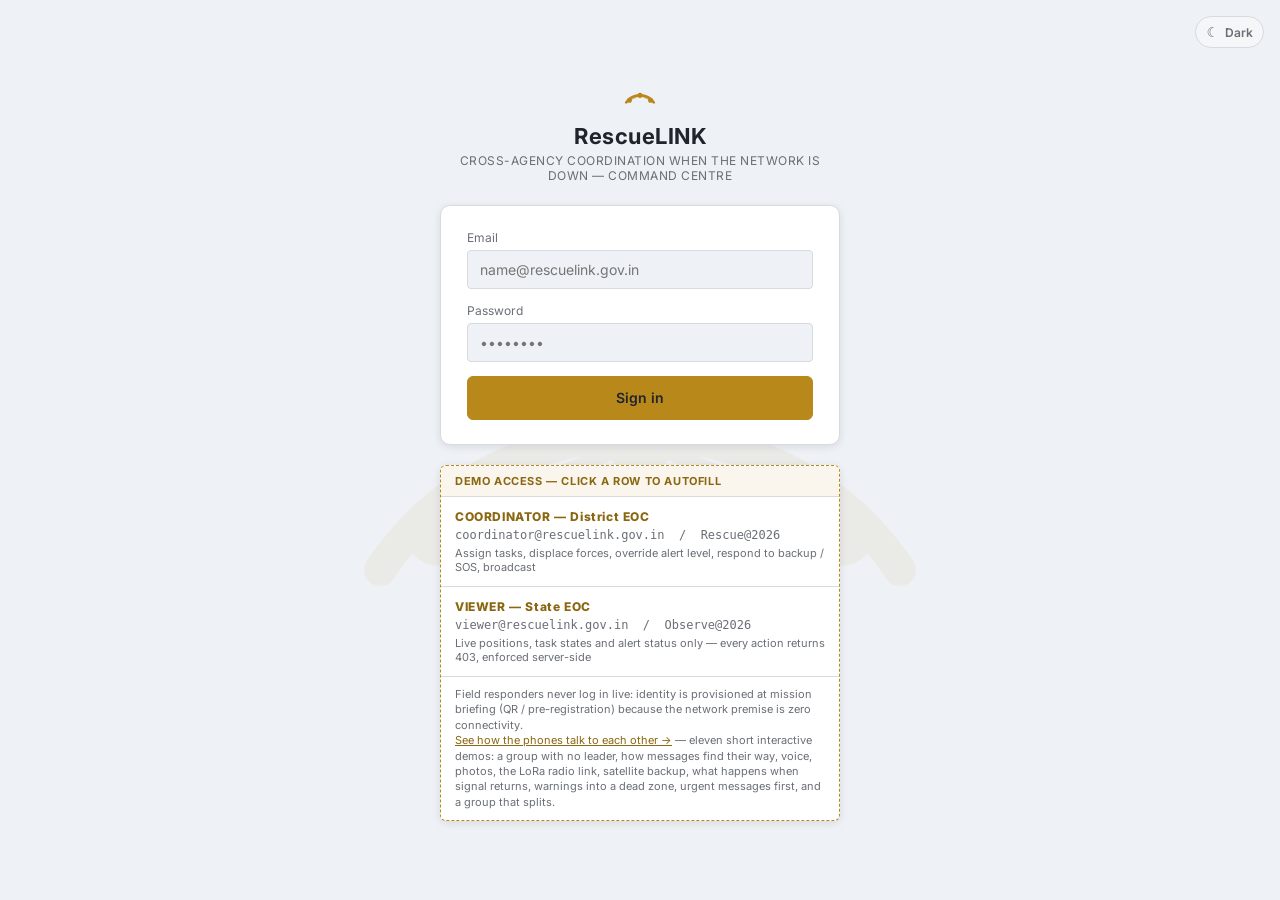
==== commit da5dd50e: "Simulator: plain-language pass over every title, step, control, metric and log line Co-Authored-By: " ====
--- a/index.html
+++ b/index.html
@@ -138,7 +138,7 @@
         <div class="demo-creds">viewer@rescuelink.gov.in&nbsp;&nbsp;/&nbsp;&nbsp;Observe@2026</div>
         <div class="demo-desc">Live positions, task states and alert status only — every action returns 403, enforced server-side</div>
       </div>
-      <div class="demo-foot">Field responders never log in live: identity is provisioned at mission briefing (QR / pre-registration) because the network premise is zero connectivity.<br><a href="mesh/">Open the mesh communication simulator →</a> — eleven interactive scenarios: a leaderless cluster, flooding, PTT, image resume, LoRa airtime, gateway fail-over, satellite, DTN, dead-zone alerts, priority queues, partition and rejoin.</div>
+      <div class="demo-foot">Field responders never log in live: identity is provisioned at mission briefing (QR / pre-registration) because the network premise is zero connectivity.<br><a href="mesh/">See how the phones talk to each other →</a> — eleven short interactive demos: a group with no leader, how messages find their way, voice, photos, the LoRa radio link, satellite backup, what happens when signal returns, warnings into a dead zone, urgent messages first, and a group that splits.</div>
     </div>
   </div>
 
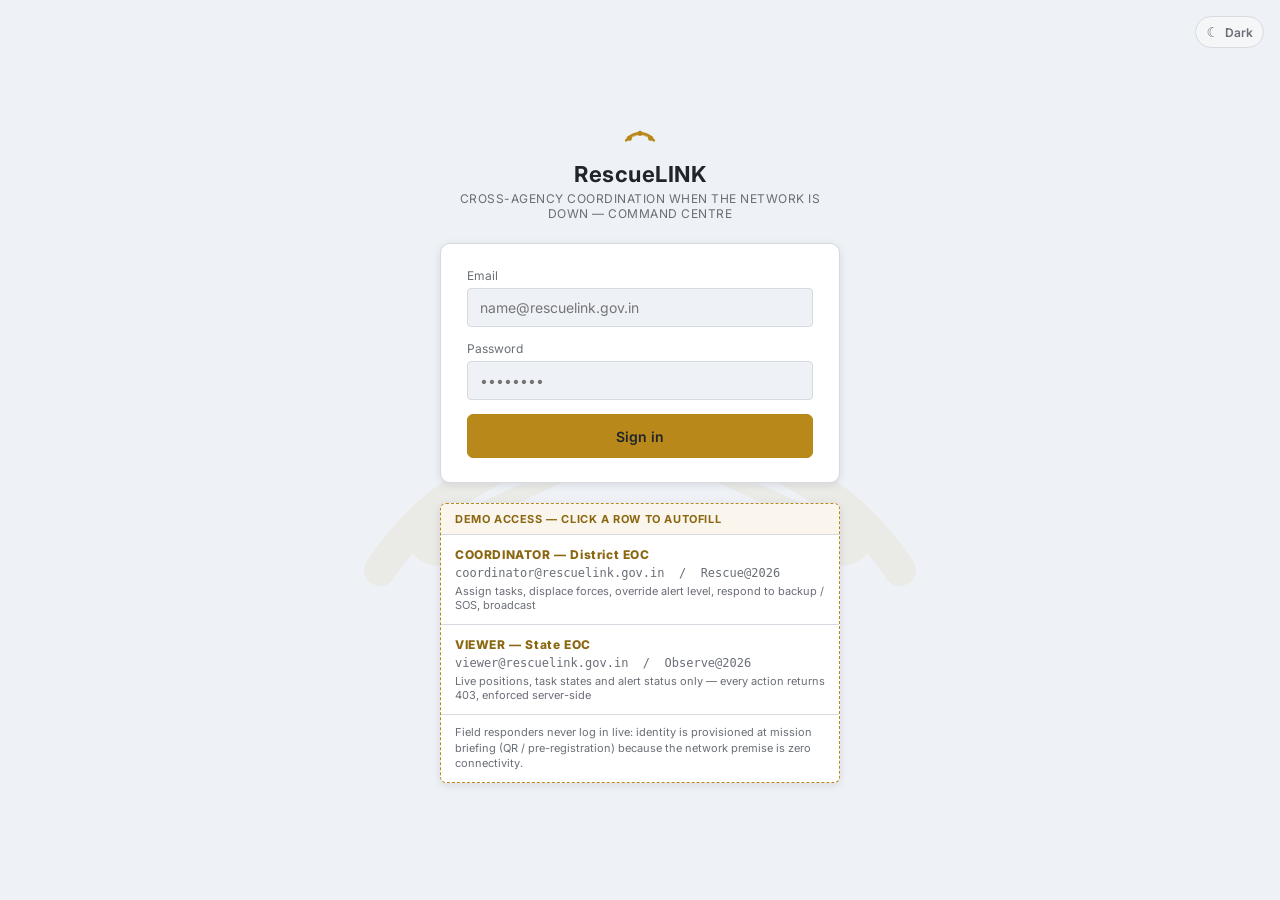
==== commit 39d47d75: "Remove the mesh simulation link from the sign-in page and README Co-Authored-By: Claude Opus 5 (1M c" ====
--- a/index.html
+++ b/index.html
@@ -138,7 +138,7 @@
         <div class="demo-creds">viewer@rescuelink.gov.in&nbsp;&nbsp;/&nbsp;&nbsp;Observe@2026</div>
         <div class="demo-desc">Live positions, task states and alert status only — every action returns 403, enforced server-side</div>
       </div>
-      <div class="demo-foot">Field responders never log in live: identity is provisioned at mission briefing (QR / pre-registration) because the network premise is zero connectivity.<br><a href="mesh/">See how the phones talk to each other →</a> — eleven short interactive demos: a group with no leader, how messages find their way, voice, photos, the LoRa radio link, satellite backup, what happens when signal returns, warnings into a dead zone, urgent messages first, and a group that splits.</div>
+      <div class="demo-foot">Field responders never log in live: identity is provisioned at mission briefing (QR / pre-registration) because the network premise is zero connectivity.</div>
     </div>
   </div>
 
